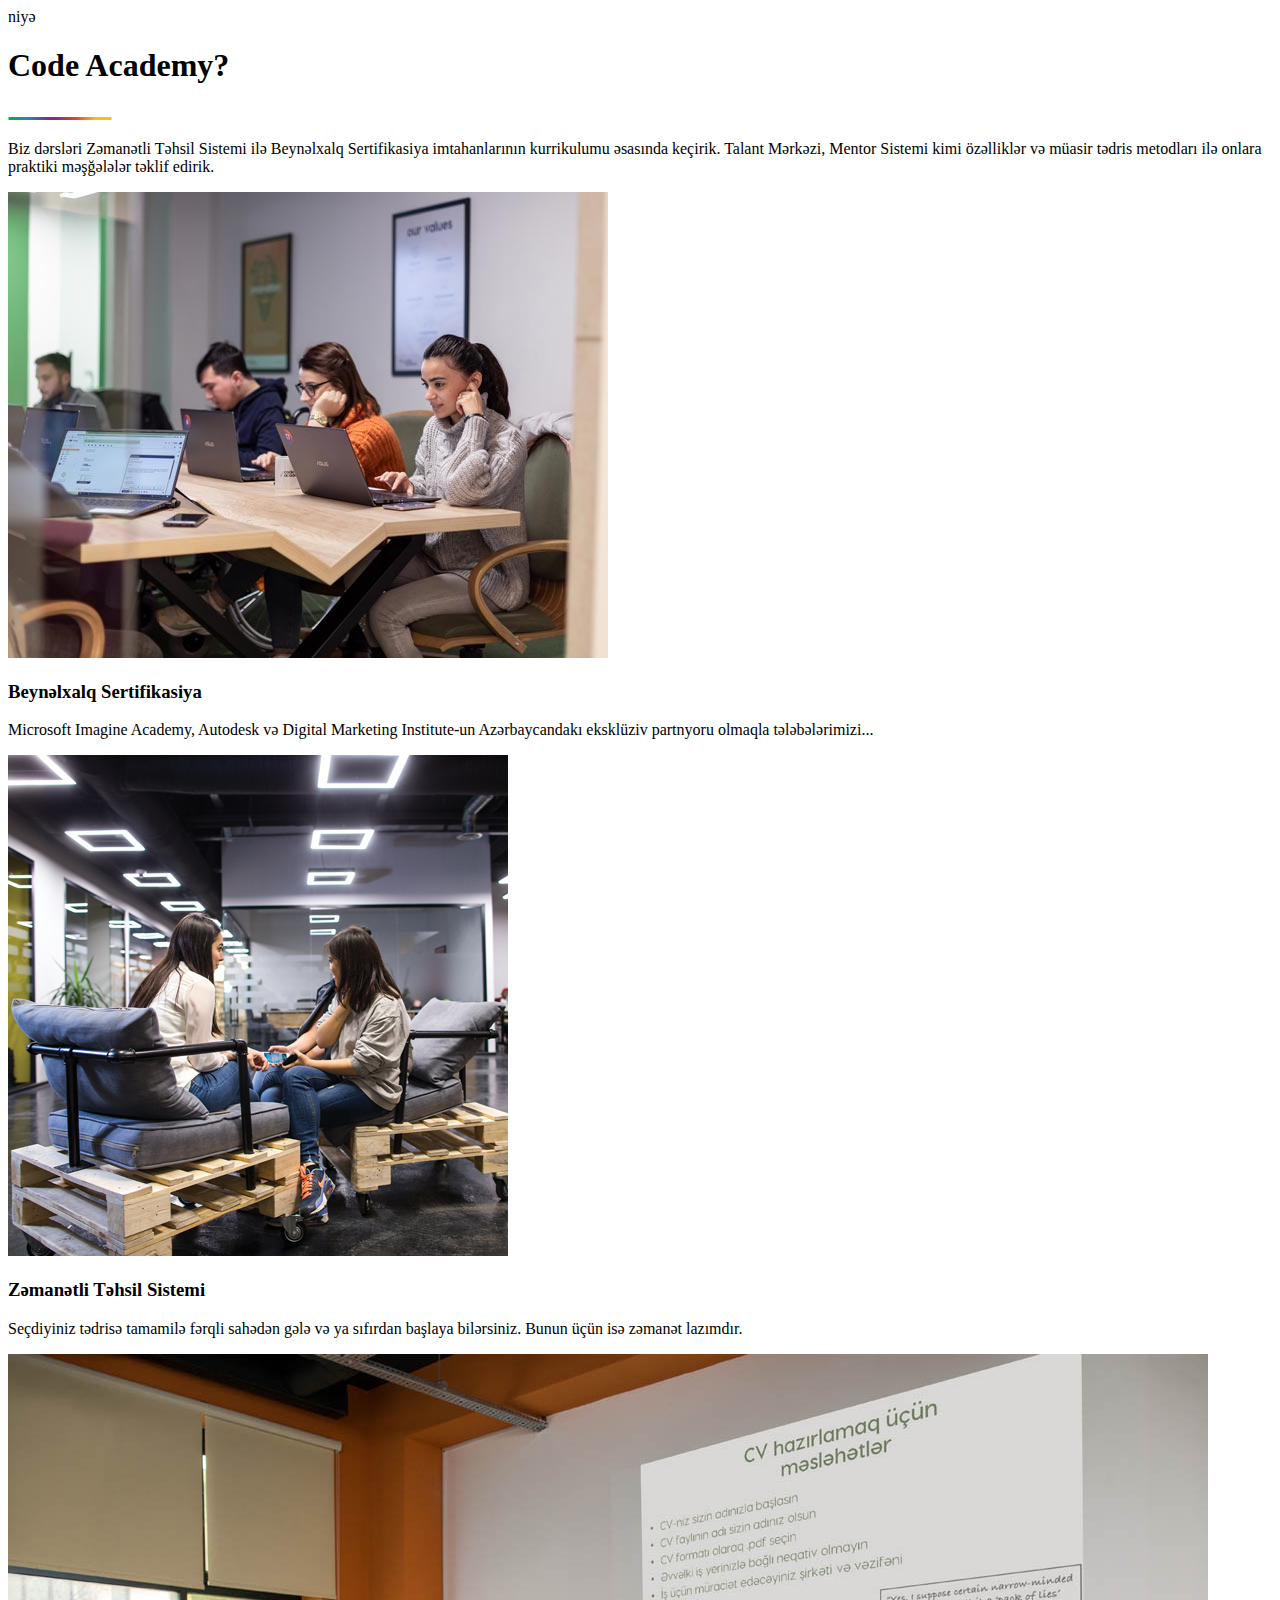
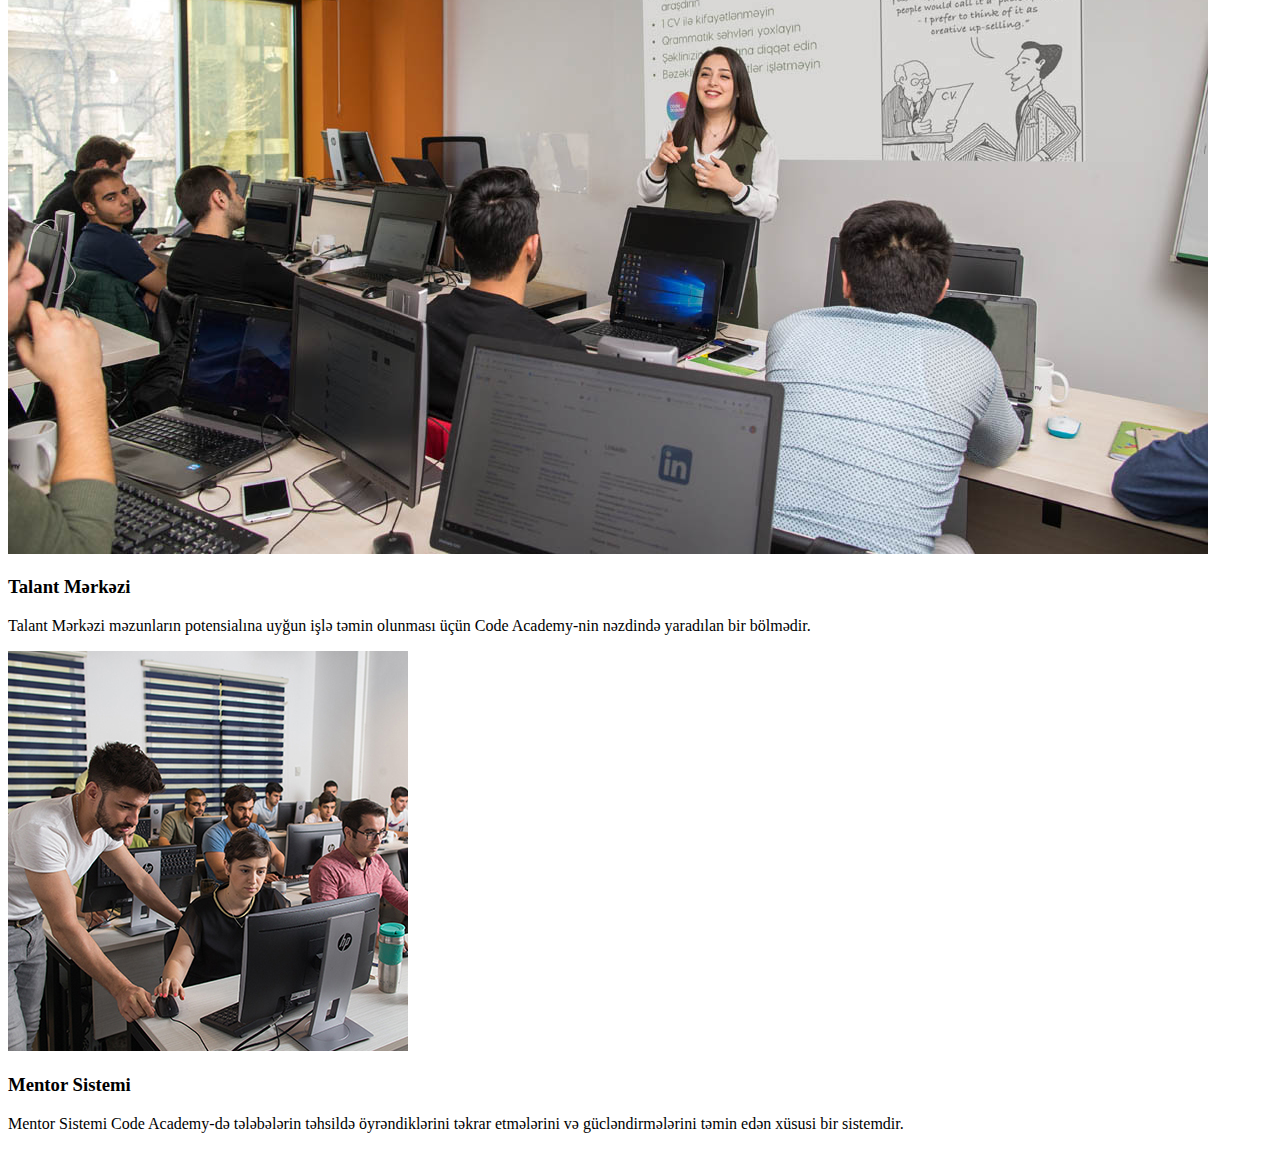
==== task2/index.html @ e453a1d4 "edit" ====
<!DOCTYPE html>
<html lang="en">

<head>
    <meta charset="UTF-8">
    <meta http-equiv="X-UA-Compatible" content="IE=edge">
    <meta name="viewport" content="width=device-width, initial-scale=1.0">
    <title>Document</title>
</head>

<body>
    <main>
        <div class="all-section">
            <div class="about">
                <div class="main-title">
                    <span>niyə</span>
                    <h1>Code Academy?</h1>
                </div>
                <div class="line">
                    <img src="assets/pictures/sep-line.png" alt="">
                </div>
                <div class="about-academy">
                    <p>Biz dərsləri Zəmanətli Təhsil Sistemi ilə Beynəlxalq Sertifikasiya imtahanlarının kurrikulumu əsasında keçirik. Talant Mərkəzi, Mentor Sistemi kimi özəlliklər və müasir tədris metodları ilə onlara praktiki məşğələlər təklif edirik.</p>
                </div>
            </div>
            <div class="boxes">
                <div class="box">
                    <div class="image">
                        <img src="assets/pictures/international-sertification.jpg" alt="not found">
                    </div>
                    <div class="title">
                        <h3>Beynəlxalq Sertifikasiya</h3>
                    </div>
                    <div class="about-course">
                        <p>
                            Microsoft Imagine Academy, Autodesk və Digital Marketing Institute-un Azərbaycandakı
                            eksklüziv partnyoru olmaqla tələbələrimizi...
                        </p>
                    </div>
                </div>
                <div class="box">
                    <div class="image">
                        <img src="assets/pictures/guarantee.jpg" alt="">
                    </div>
                    <div class="title">
                        <h3>Zəmanətli Təhsil Sistemi</h3>
                    </div>
                    <div class="about-course">
                        <p>
                            Seçdiyiniz tədrisə tamamilə fərqli sahədən gələ və ya sıfırdan başlaya bilərsiniz. Bunun
                            üçün isə zəmanət lazımdır.
                        </p>
                    </div>
                </div>
                <div class="box">
                    <div class="image">
                        <img src="assets/pictures/talant-center.jpg" alt="">
                    </div>
                    <div class="title">
                        <h3>Talant Mərkəzi</h3>
                    </div>
                    <div class="about-course">
                        <p>
                            Talant Mərkəzi məzunların potensialına uyğun işlə təmin olunması üçün Code Academy-nin
                            nəzdində yaradılan bir bölmədir.
                        </p>
                    </div>
                </div>
                <div class="box">
                    <div class="image">
                        <img src="assets/pictures/mentor.jpg" alt="">
                    </div>
                    <div class="title">
                        <h3>Mentor Sistemi</h3>
                    </div>
                    <div class="about-course">
                        <p>
                            Mentor Sistemi Code Academy-də tələbələrin təhsildə öyrəndiklərini təkrar etmələrini və
                            gücləndirmələrini təmin edən xüsusi bir sistemdir.
                        </p>
                    </div>
                </div>

            </div>

        </div>
    </main>
</body>

</html>
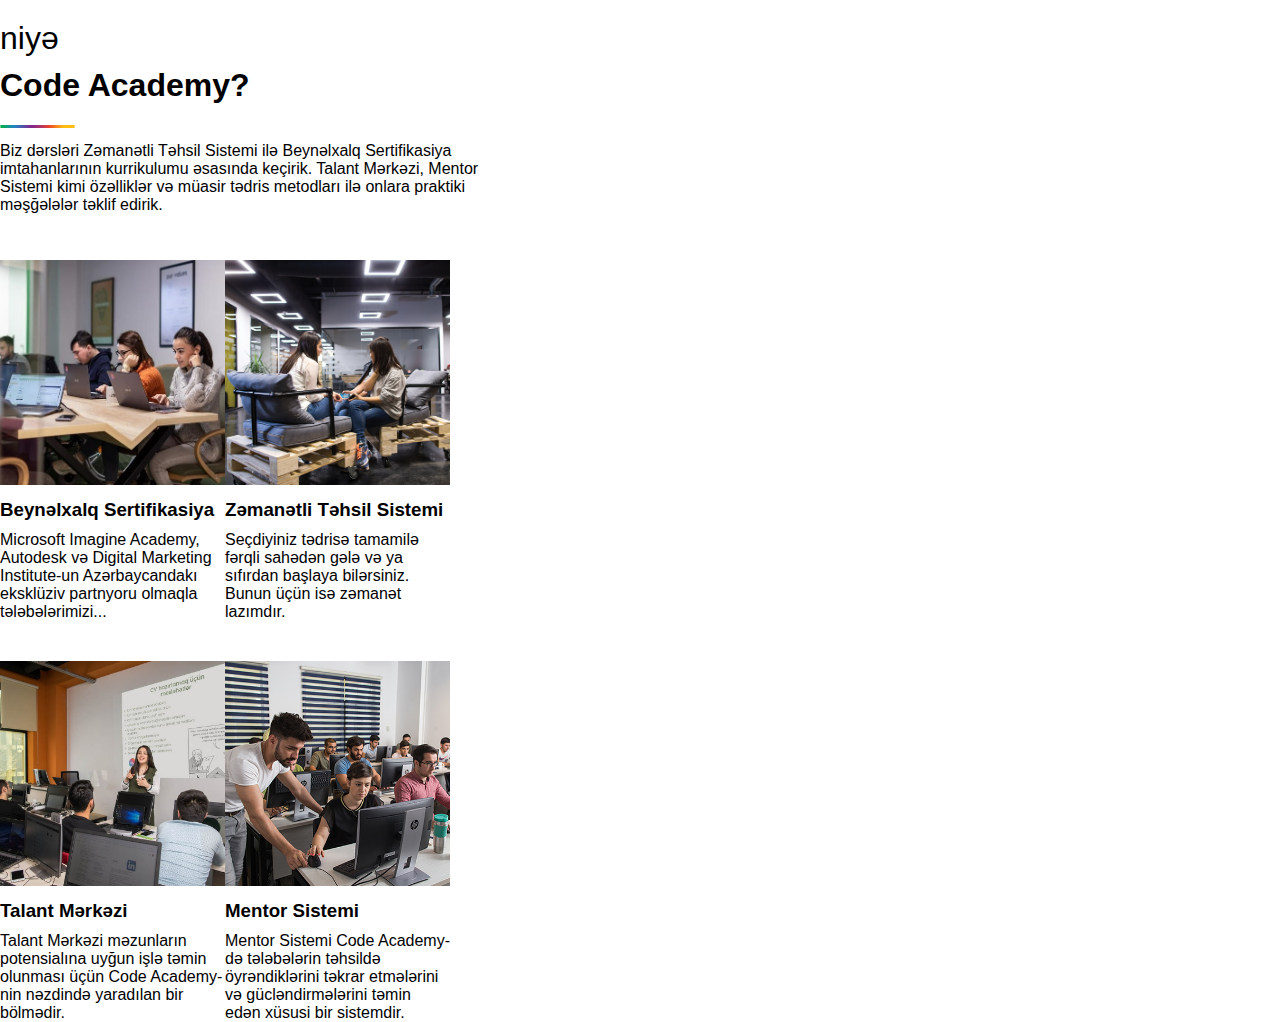
==== commit 99831595: "vol1" ====
--- a/task2/index.html
+++ b/task2/index.html
@@ -5,6 +5,7 @@
     <meta charset="UTF-8">
     <meta http-equiv="X-UA-Compatible" content="IE=edge">
     <meta name="viewport" content="width=device-width, initial-scale=1.0">
+    <link rel="stylesheet" href="assets/css/style.css">
     <title>Document</title>
 </head>
 
@@ -13,74 +14,103 @@
         <div class="all-section">
             <div class="about">
                 <div class="main-title">
-                    <span>niyə</span>
+                    <span id="why">niyə</span>
                     <h1>Code Academy?</h1>
                 </div>
                 <div class="line">
                     <img src="assets/pictures/sep-line.png" alt="">
                 </div>
                 <div class="about-academy">
-                    <p>Biz dərsləri Zəmanətli Təhsil Sistemi ilə Beynəlxalq Sertifikasiya imtahanlarının kurrikulumu əsasında keçirik. Talant Mərkəzi, Mentor Sistemi kimi özəlliklər və müasir tədris metodları ilə onlara praktiki məşğələlər təklif edirik.</p>
+                    <p>Biz dərsləri Zəmanətli Təhsil Sistemi ilə Beynəlxalq Sertifikasiya imtahanlarının kurrikulumu
+                        əsasında keçirik. Talant Mərkəzi, Mentor Sistemi kimi özəlliklər və müasir tədris metodları ilə
+                        onlara praktiki məşğələlər təklif edirik.</p>
                 </div>
             </div>
             <div class="boxes">
-                <div class="box">
-                    <div class="image">
-                        <img src="assets/pictures/international-sertification.jpg" alt="not found">
+                <div class="boxesLeft">
+                    <div class="box" id="boxNo1">
+                        <a href="">
+                            <div class="image">
+                                <img class="imageBox" src="assets/pictures/international-sertification.jpg"
+                                    alt="not found">
+                            </div>
+                            <div class="title-about">
+                                <div class="title">
+                                    <h3>Beynəlxalq Sertifikasiya</h3>
+                                </div>
+                                <div class="about-course">
+                                    <p>
+                                        Microsoft Imagine Academy, Autodesk və Digital Marketing Institute-un
+                                        Azərbaycandakı
+                                        eksklüziv partnyoru olmaqla tələbələrimizi...
+                                    </p>
+                                </div>
+                            </div>
+                        </a>
                     </div>
-                    <div class="title">
-                        <h3>Beynəlxalq Sertifikasiya</h3>
+                    <div class="box" id="boxNo2">
+                        <a href="">
+                            <div class="image">
+                                <img class="imageBox" src="assets/pictures/guarantee.jpg" alt="">
+                            </div>
+                            <div class="title-about">
+                                <div class="title">
+                                    <h3>Zəmanətli Təhsil Sistemi</h3>
+                                </div>
+                                <div class="about-course">
+                                    <p>
+                                        Seçdiyiniz tədrisə tamamilə fərqli sahədən gələ və ya sıfırdan başlaya
+                                        bilərsiniz.
+                                        Bunun üçün isə zəmanət lazımdır.
+                                    </p>
+                                </div>
+                            </div>
+                        </a>
                     </div>
-                    <div class="about-course">
-                        <p>
-                            Microsoft Imagine Academy, Autodesk və Digital Marketing Institute-un Azərbaycandakı
-                            eksklüziv partnyoru olmaqla tələbələrimizi...
-                        </p>
+
+                </div>
+                <div class="boxesRight">
+
+                    <div class="box" id="boxNo3">
+                        <a href="">
+                            <div class="image">
+                                <img class="imageBox" src="assets/pictures/talant-center.jpg" alt="">
+                            </div>
+                            <div class="title-about">
+                                <div class="title">
+                                    <h3>Talant Mərkəzi</h3>
+                                </div>
+                                <div class="about-course">
+                                    <p>
+                                        Talant Mərkəzi məzunların potensialına uyğun işlə təmin olunması üçün Code
+                                        Academy-nin nəzdində yaradılan bir bölmədir.
+                                    </p>
+                                </div>
+                            </div>
+                        </a>
+                    </div>
+
+
+                    <div class="box" id="boxNo4">
+                        <a href="">
+                            <div class="image">
+                                <img class="imageBox" src="assets/pictures/mentor.jpg" alt="">
+                            </div>
+                            <div class="title-about">
+                                <div class="title">
+                                    <h3>Mentor Sistemi</h3>
+                                </div>
+                                <div class="about-course">
+                                    <p>
+                                        Mentor Sistemi Code Academy-də tələbələrin təhsildə öyrəndiklərini təkrar
+                                        etmələrini
+                                        və gücləndirmələrini təmin edən xüsusi bir sistemdir.
+                                    </p>
+                                </div>
+                            </div>
+                        </a>
                     </div>
                 </div>
-                <div class="box">
-                    <div class="image">
-                        <img src="assets/pictures/guarantee.jpg" alt="">
-                    </div>
-                    <div class="title">
-                        <h3>Zəmanətli Təhsil Sistemi</h3>
-                    </div>
-                    <div class="about-course">
-                        <p>
-                            Seçdiyiniz tədrisə tamamilə fərqli sahədən gələ və ya sıfırdan başlaya bilərsiniz. Bunun
-                            üçün isə zəmanət lazımdır.
-                        </p>
-                    </div>
-                </div>
-                <div class="box">
-                    <div class="image">
-                        <img src="assets/pictures/talant-center.jpg" alt="">
-                    </div>
-                    <div class="title">
-                        <h3>Talant Mərkəzi</h3>
-                    </div>
-                    <div class="about-course">
-                        <p>
-                            Talant Mərkəzi məzunların potensialına uyğun işlə təmin olunması üçün Code Academy-nin
-                            nəzdində yaradılan bir bölmədir.
-                        </p>
-                    </div>
-                </div>
-                <div class="box">
-                    <div class="image">
-                        <img src="assets/pictures/mentor.jpg" alt="">
-                    </div>
-                    <div class="title">
-                        <h3>Mentor Sistemi</h3>
-                    </div>
-                    <div class="about-course">
-                        <p>
-                            Mentor Sistemi Code Academy-də tələbələrin təhsildə öyrəndiklərini təkrar etmələrini və
-                            gücləndirmələrini təmin edən xüsusi bir sistemdir.
-                        </p>
-                    </div>
-                </div>
-
             </div>
 
         </div>
--- a/task2/assets/css/style.css
+++ b/task2/assets/css/style.css
@@ -0,0 +1,57 @@
+* {
+    margin: 0;
+    margin-top: 10px;
+    padding: 0;
+    box-sizing: border-box;
+    text-decoration: none;
+    color: black;
+    font-family: Arial, Helvetica, sans-serif;
+}
+
+#why{
+    font-size: xx-large;
+}
+
+h1{
+    font-weight: 900;
+}
+
+.about {
+    width: 500px;
+    height: 200px;
+}
+
+img {
+    width: 75px;
+    height: 3px;
+}
+
+.imageBox{
+    width: 225px;
+    height: 225px;
+}
+
+.boxesLeft{
+    display: flex;
+}
+
+.boxesRight{
+    display: flex;
+}
+
+.boxes {
+    width: 200px;
+    height: 100px;
+}
+
+/* .title-about {
+    width: 300px;
+    height: 150px;
+}
+
+
+
+.all-section {
+    margin-left: 20px;
+} */
+
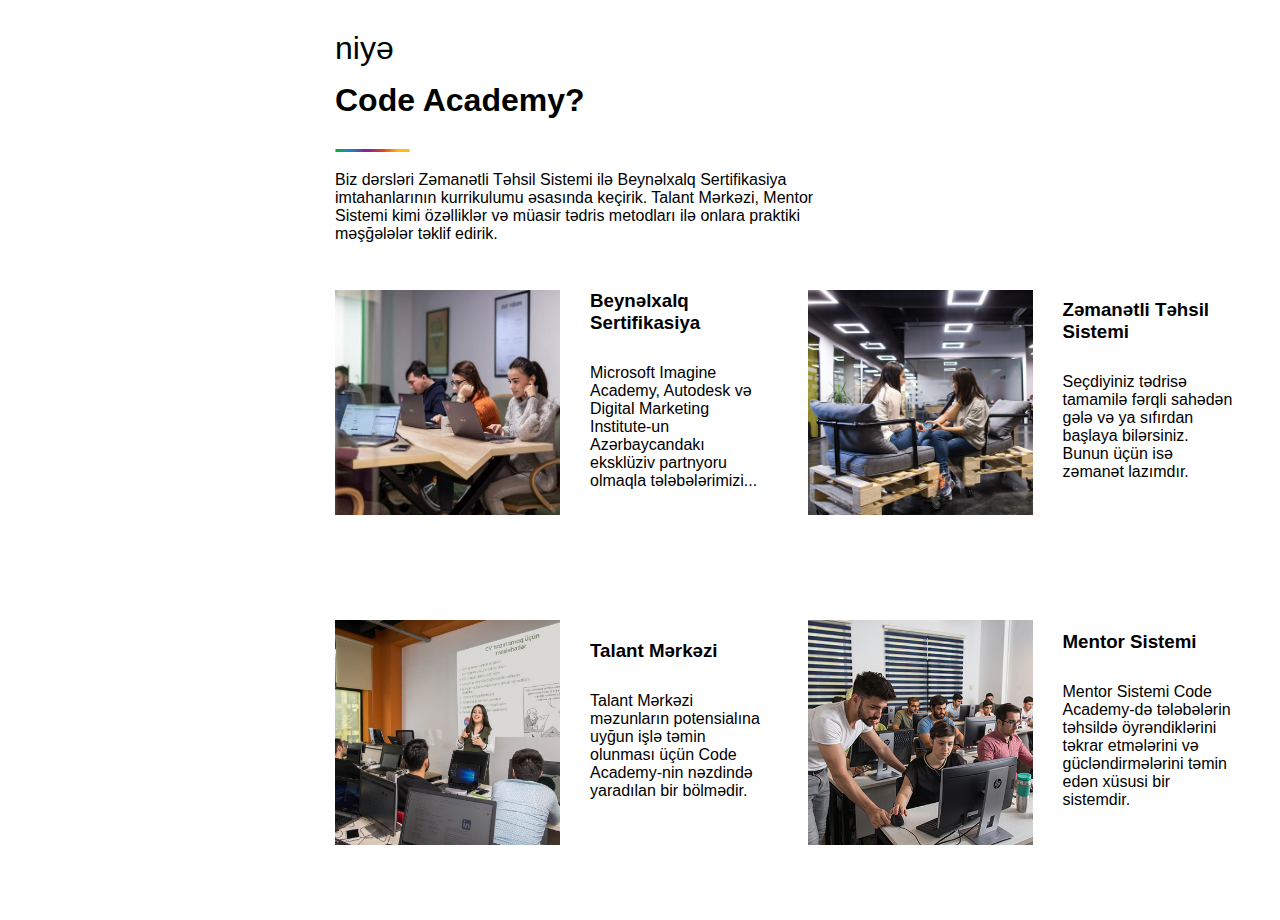
==== commit bffd3ece: "task2 end vol1" ====
--- a/task2/index.html
+++ b/task2/index.html
@@ -6,7 +6,7 @@
     <meta http-equiv="X-UA-Compatible" content="IE=edge">
     <meta name="viewport" content="width=device-width, initial-scale=1.0">
     <link rel="stylesheet" href="assets/css/style.css">
-    <title>Document</title>
+    <title>homework</title>
 </head>
 
 <body>
@@ -90,7 +90,6 @@
                         </a>
                     </div>
 
-
                     <div class="box" id="boxNo4">
                         <a href="">
                             <div class="image">
--- a/task2/assets/css/style.css
+++ b/task2/assets/css/style.css
@@ -1,6 +1,6 @@
 * {
     margin: 0;
-    margin-top: 10px;
+    margin-top: 15px;
     padding: 0;
     box-sizing: border-box;
     text-decoration: none;
@@ -8,11 +8,11 @@
     font-family: Arial, Helvetica, sans-serif;
 }
 
-#why{
+#why {
     font-size: xx-large;
 }
 
-h1{
+h1 {
     font-weight: 900;
 }
 
@@ -26,32 +26,40 @@
     height: 3px;
 }
 
-.imageBox{
+.imageBox {
     width: 225px;
     height: 225px;
+    float: left;
 }
 
-.boxesLeft{
+.box:hover {
+    box-shadow: 0 1px 2px rgba(0, 0, 0, 0.15);
+    transition: all 0.3s linear;
+}
+
+.boxesLeft {
     display: flex;
 }
 
-.boxesRight{
+.boxesRight {
     display: flex;
 }
 
-.boxes {
-    width: 200px;
-    height: 100px;
+.box {
+    width: 500px;
+    height: 300px;
 }
 
-/* .title-about {
-    width: 300px;
-    height: 150px;
+.title-about {
+    width: 200px;
+    height: 200px;
+    display: flex;
+    flex-direction: column;
+    justify-content: center;
+    padding-left: 30px;
 }
 
-
-
 .all-section {
-    margin-left: 20px;
-} */
-
+    margin-left: 335px;
+    margin-bottom: 30px;
+}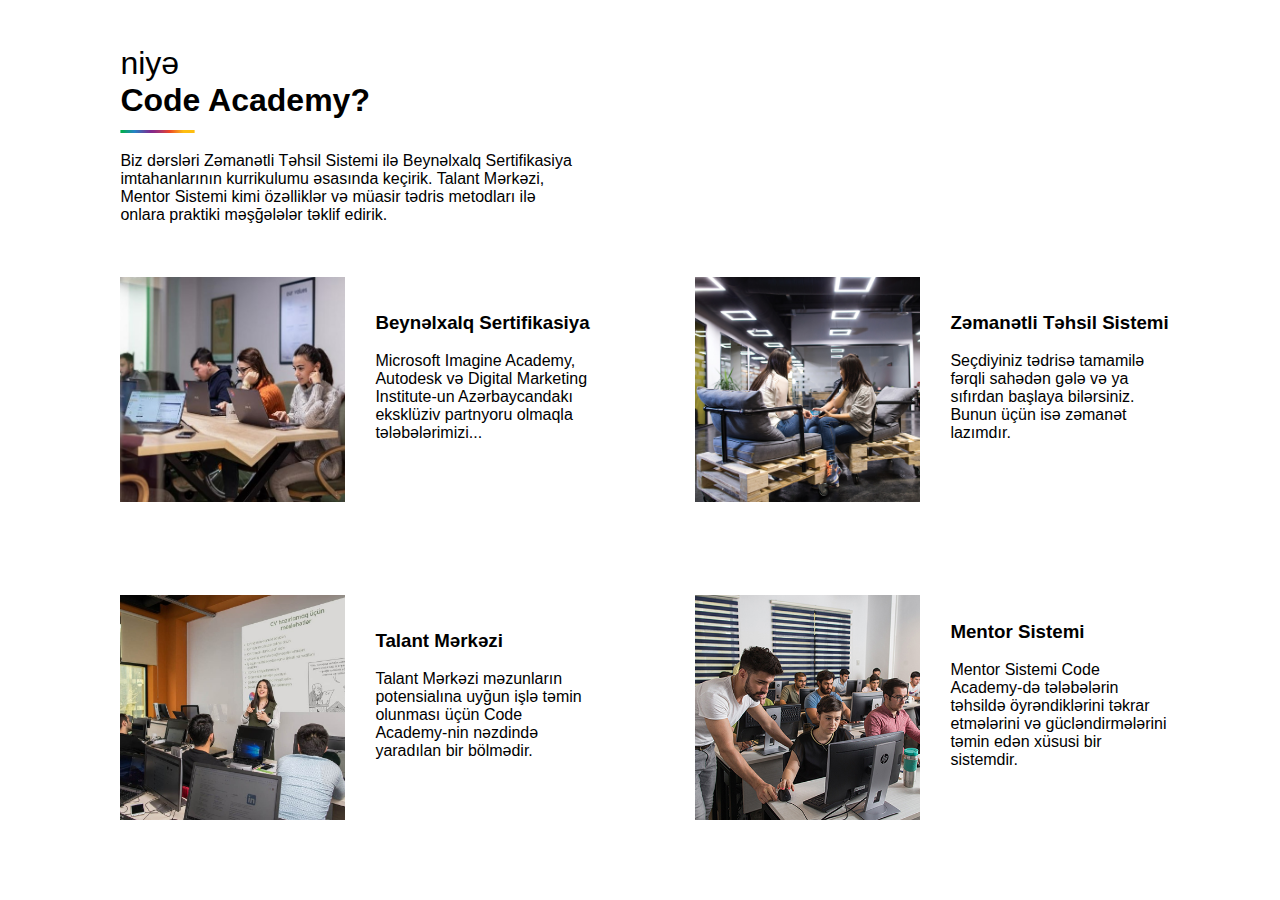
==== commit c1df17c4: "task2 final - task1 start" ====
--- a/task2/index.html
+++ b/task2/index.html
@@ -27,7 +27,7 @@
                 </div>
             </div>
             <div class="boxes">
-                <div class="boxesLeft">
+                <div class="boxesTop">
                     <div class="box" id="boxNo1">
                         <a href="">
                             <div class="image">
@@ -37,7 +37,7 @@
                             <div class="title-about">
                                 <div class="title">
                                     <h3>Beynəlxalq Sertifikasiya</h3>
-                                </div>
+                                </div><br>
                                 <div class="about-course">
                                     <p>
                                         Microsoft Imagine Academy, Autodesk və Digital Marketing Institute-un
@@ -56,7 +56,7 @@
                             <div class="title-about">
                                 <div class="title">
                                     <h3>Zəmanətli Təhsil Sistemi</h3>
-                                </div>
+                                </div><br>
                                 <div class="about-course">
                                     <p>
                                         Seçdiyiniz tədrisə tamamilə fərqli sahədən gələ və ya sıfırdan başlaya
@@ -67,10 +67,8 @@
                             </div>
                         </a>
                     </div>
-
                 </div>
-                <div class="boxesRight">
-
+                <div class="boxesBottom">
                     <div class="box" id="boxNo3">
                         <a href="">
                             <div class="image">
@@ -79,7 +77,7 @@
                             <div class="title-about">
                                 <div class="title">
                                     <h3>Talant Mərkəzi</h3>
-                                </div>
+                                </div><br>
                                 <div class="about-course">
                                     <p>
                                         Talant Mərkəzi məzunların potensialına uyğun işlə təmin olunması üçün Code
@@ -89,7 +87,6 @@
                             </div>
                         </a>
                     </div>
-
                     <div class="box" id="boxNo4">
                         <a href="">
                             <div class="image">
@@ -98,7 +95,7 @@
                             <div class="title-about">
                                 <div class="title">
                                     <h3>Mentor Sistemi</h3>
-                                </div>
+                                </div><br>
                                 <div class="about-course">
                                     <p>
                                         Mentor Sistemi Code Academy-də tələbələrin təhsildə öyrəndiklərini təkrar
@@ -111,7 +108,6 @@
                     </div>
                 </div>
             </div>
-
         </div>
     </main>
 </body>
--- a/task2/assets/css/style.css
+++ b/task2/assets/css/style.css
@@ -1,6 +1,5 @@
 * {
     margin: 0;
-    margin-top: 15px;
     padding: 0;
     box-sizing: border-box;
     text-decoration: none;
@@ -12,6 +11,10 @@
     font-size: xx-large;
 }
 
+.about-academy{
+    margin-top: 15px;
+}
+
 h1 {
     font-weight: 900;
 }
@@ -19,6 +22,7 @@
 .about {
     width: 500px;
     height: 200px;
+    padding: 18px;
 }
 
 img {
@@ -34,24 +38,34 @@
 
 .box:hover {
     box-shadow: 0 1px 2px rgba(0, 0, 0, 0.15);
-    transition: all 0.3s linear;
+    transition: all 0.3s linear; 
 }
 
-.boxesLeft {
+/* .box:hover{
+    transition-duration: 1s;
+    width: 500px;
+    height: 300px;
+    background-color: whitesmoke;
+} */
+
+.boxesTop {
     display: flex;
+    margin-bottom: 18px;
 }
 
-.boxesRight {
+.boxesBottom {
     display: flex;
 }
 
 .box {
-    width: 500px;
+    width: 575px;
     height: 300px;
+    padding-left: 18px;
+    padding-top: 35px;
 }
 
 .title-about {
-    width: 200px;
+    width: 250px;
     height: 200px;
     display: flex;
     flex-direction: column;
@@ -60,6 +74,11 @@
 }
 
 .all-section {
-    margin-left: 335px;
-    margin-bottom: 30px;
+    position: absolute;
+    top: 3%;
+    left: 8%;
+}
+
+.boxes{
+    margin-top: 15px;
 }